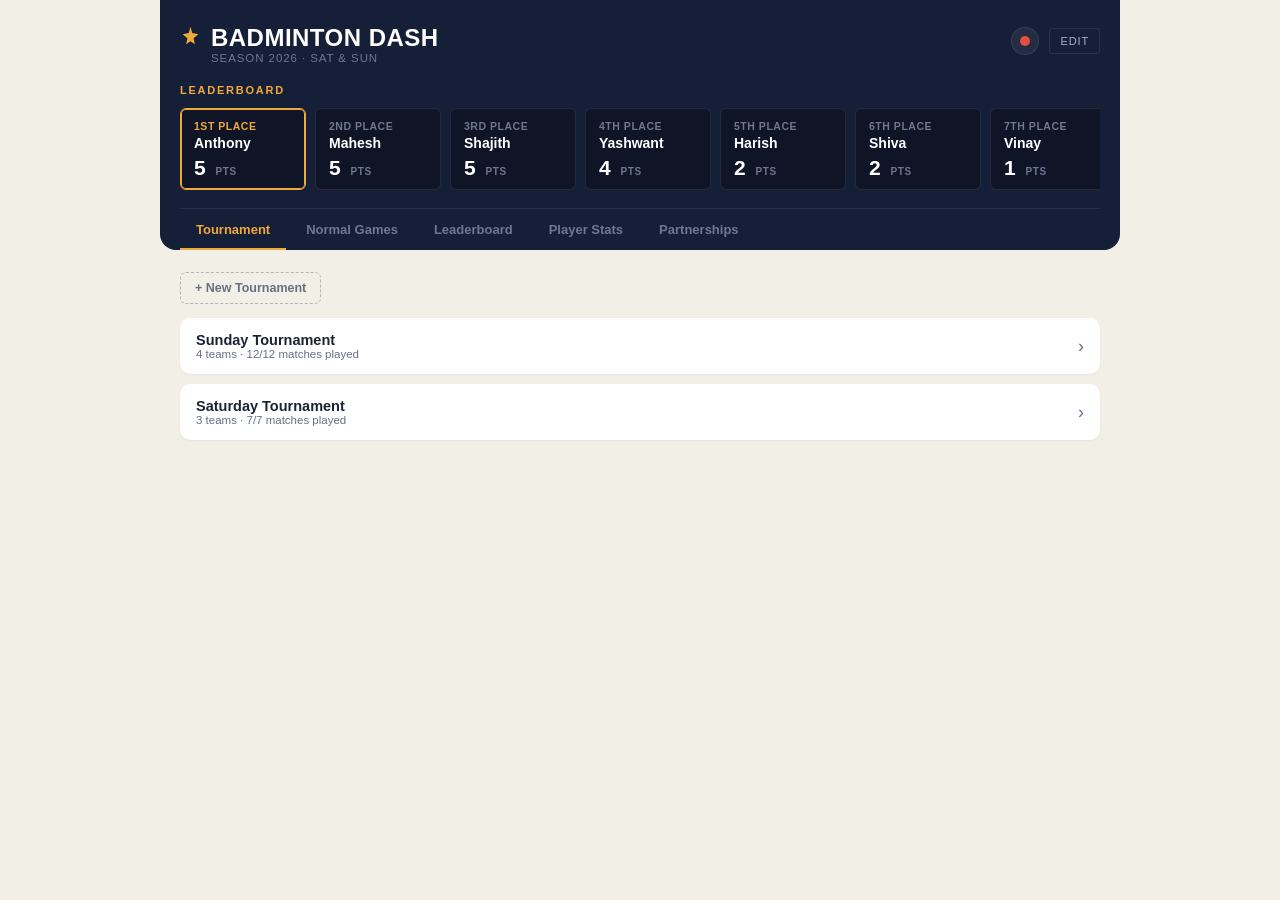
==== index.html @ b3f6de50 "feat: restore Saturday Aug 15 tournament alongside Sunday Aug 16 tournament" ====
<!DOCTYPE html>
<html lang="en">
<head>
<meta charset="UTF-8">
<meta name="viewport" content="width=device-width, initial-scale=1">
<title>Badminton Dash</title>

<!-- PWA meta tags -->
<link rel="manifest" href="manifest.json">
<meta name="theme-color" content="#161f38">
<meta name="apple-mobile-web-app-capable" content="yes">
<meta name="apple-mobile-web-app-status-bar-style" content="black-translucent">
<link rel="apple-touch-icon" href="icons/icon.svg">

<style>
  :root {
    --navy: #161f38;
    --navy-deep: #0f1526;
    --navy-line: rgba(255, 255, 255, 0.09);
    --paper: #f2efe7;
    --card: #ffffff;
    --ink: #1b2333;
    --ink-soft: #666f85;
    --periwinkle: #a3b0d1;
    --periwinkle-dim: #6e7793;
    --amber: #f2a93c;
    --amber-deep: #a9700f;
    --teal: #1e9c79;
    --coral: #e1503f;

    --font-display: 'Arial Narrow', 'Segoe UI Condensed', 'Helvetica Neue', Arial, sans-serif;
    --font-body: -apple-system, BlinkMacSystemFont, 'Segoe UI', Roboto, Helvetica, Arial, sans-serif;
  }

  * { box-sizing: border-box; }

  body {
    margin: 0;
    background: var(--paper);
    color: var(--ink);
    font-family: var(--font-body);
    -webkit-font-smoothing: antialiased;
  }

  .shell { max-width: 960px; margin: 0 auto; }

  /* ---------- navy control zone: header + leaderboard + tabs ---------- */
  .control-zone {
    background: var(--navy);
    color: var(--periwinkle);
    padding: 24px 20px 0;
    border-radius: 0 0 16px 16px;
  }

  header.top {
    display: flex;
    align-items: baseline;
    justify-content: space-between;
    gap: 16px;
    margin-bottom: 20px;
  }
  .brand { display: flex; align-items: baseline; gap: 10px; }
  .brand .mark { width: 21px; height: 21px; flex: none; }
  .brand h1 {
    font-family: var(--font-display);
    font-weight: 800;
    letter-spacing: 0.02em;
    font-size: 24px;
    margin: 0;
    text-transform: uppercase;
    color: #fff;
  }
  .brand .season {
    font-size: 11.5px;
    color: var(--periwinkle-dim);
    letter-spacing: 0.08em;
    text-transform: uppercase;
  }
  .header-actions {
    display: flex;
    align-items: center;
    gap: 10px;
  }
  .edit-toggle {
    font-size: 11px;
    letter-spacing: 0.08em;
    text-transform: uppercase;
    color: var(--periwinkle);
    background: none;
    border: 1px solid var(--navy-line);
    border-radius: 3px;
    padding: 6px 10px;
    white-space: nowrap;
    cursor: pointer;
  }
  .edit-toggle:hover { color: #fff; border-color: rgba(255,255,255,0.25); }

  /* ---------- sync status indicator ---------- */
  .sync-indicator {
    position: relative;
    display: flex;
    align-items: center;
    justify-content: center;
    width: 28px;
    height: 28px;
    border-radius: 50%;
    cursor: pointer;
    background: rgba(255, 255, 255, 0.06);
    border: 1px solid var(--navy-line);
    transition: background 0.2s ease;
  }
  .sync-indicator:hover {
    background: rgba(255, 255, 255, 0.12);
  }
  .sync-dot {
    width: 10px;
    height: 10px;
    border-radius: 50%;
    transition: background-color 0.3s ease, transform 0.3s ease;
  }
  .sync-indicator.synced .sync-dot {
    background-color: var(--teal);
  }
  .sync-indicator.pending .sync-dot {
    background-color: var(--amber);
  }
  .sync-indicator.error .sync-dot {
    background-color: var(--coral);
  }
  .sync-indicator.syncing .sync-dot {
    background-color: var(--amber);
    animation: pulseSync 1s infinite alternate ease-in-out;
  }

  @keyframes pulseSync {
    0% { opacity: 0.3; transform: scale(0.7); }
    100% { opacity: 1; transform: scale(1.2); }
  }

  .sync-tooltip {
    display: none;
    position: absolute;
    top: 34px;
    right: 0;
    background: var(--navy-deep);
    color: #fff;
    font-size: 11px;
    padding: 6px 10px;
    border-radius: 5px;
    white-space: nowrap;
    box-shadow: 0 4px 12px rgba(0,0,0,0.35);
    z-index: 100;
    border: 1px solid var(--navy-line);
    pointer-events: none;
  }
  .sync-indicator:hover .sync-tooltip {
    display: block;
  }

  .section-label {
    font-family: var(--font-display);
    font-size: 11px;
    font-weight: 700;
    letter-spacing: 0.16em;
    text-transform: uppercase;
    color: var(--amber);
    margin: 0 0 12px;
  }

  .leaderboard {
    display: flex;
    gap: 9px;
    overflow-x: auto;
    padding-bottom: 18px;
    scrollbar-width: thin;
  }
  .lb-chip {
    flex: none;
    min-width: 126px;
    background: var(--navy-deep);
    border-radius: 6px;
    padding: 11px 13px;
    border: 1px solid var(--navy-line);
  }
  .lb-chip.leader { border-color: var(--amber); box-shadow: inset 0 0 0 1px var(--amber); }
  .lb-pos {
    font-family: var(--font-display);
    font-size: 10.5px;
    font-weight: 700;
    color: var(--periwinkle-dim);
    letter-spacing: 0.05em;
    text-transform: uppercase;
  }
  .lb-chip.leader .lb-pos { color: var(--amber); }
  .lb-name { font-size: 14px; font-weight: 600; margin: 3px 0 6px; color: #fff; }
  .lb-pts {
    font-family: var(--font-display);
    font-size: 21px;
    font-weight: 800;
    font-variant-numeric: tabular-nums;
    line-height: 1;
    color: #fff;
  }
  .lb-pts span { font-size: 10px; font-weight: 600; color: var(--periwinkle-dim); text-transform: uppercase; letter-spacing: 0.06em; margin-left: 4px; }

  /* ---------- tabs ---------- */
  .tabs {
    display: flex;
    gap: 4px;
    border-top: 1px solid var(--navy-line);
    overflow-x: auto;
  }
  .tab-btn {
    appearance: none;
    background: none;
    border: none;
    color: var(--periwinkle-dim);
    font-family: var(--font-body);
    font-size: 13px;
    font-weight: 600;
    padding: 13px 16px 11px;
    cursor: pointer;
    border-bottom: 2px solid transparent;
    white-space: nowrap;
  }
  .tab-btn:hover { color: var(--periwinkle); }
  .tab-btn.active { color: var(--amber); border-bottom-color: var(--amber); }
  .tab-btn:focus-visible { outline: 2px solid var(--amber); outline-offset: -2px; }

  /* ---------- content area ---------- */
  main { padding: 22px 20px 56px; }
  .panel { display: none; }
  .panel.active { display: block; }

  .team-diff {
    font-family: var(--font-display);
    font-size: 12.5px;
    font-variant-numeric: tabular-nums;
    text-align: right;
    min-width: 40px;
  }
  .team-diff.pos { color: var(--teal); }
  .team-diff.neg { color: var(--coral); }

  /* ---------- player stats table ---------- */
  .stats-table {
    background: var(--card);
    border-radius: 10px;
    overflow-x: auto;
    box-shadow: 0 1px 2px rgba(22, 31, 56, 0.06);
  }
  table { border-collapse: collapse; width: 100%; min-width: 620px; }
  thead th {
    text-align: left;
    font-size: 10px;
    letter-spacing: 0.07em;
    text-transform: uppercase;
    color: var(--ink-soft);
    padding: 12px 12px 8px;
    font-weight: 700;
  }
  thead th.num, td.num { text-align: right; }
  tbody td {
    padding: 9px 12px;
    font-size: 14px;
    border-top: 1px solid rgba(27, 35, 51, 0.07);
    font-variant-numeric: tabular-nums;
    color: var(--ink);
  }
  tbody td.name { font-weight: 600; font-variant-numeric: normal; }
  tbody td.pts { font-family: var(--font-display); font-weight: 800; }
  .flame { color: var(--coral); font-weight: 700; }
  .trophy-count { color: var(--amber-deep); font-weight: 700; }

  /* ---------- partnerships ---------- */
  .partner-grid { display: grid; grid-template-columns: 1fr 1fr; gap: 10px; }
  .partner-card {
    background: var(--card);
    border-radius: 10px;
    padding: 12px 14px;
    display: flex;
    align-items: center;
    justify-content: space-between;
    gap: 10px;
    box-shadow: 0 1px 2px rgba(22, 31, 56, 0.06);
  }
  .partner-card .names { font-size: 13.5px; font-weight: 600; color: var(--ink); }
  .partner-card .sub { font-size: 11px; color: var(--ink-soft); margin-top: 2px; }
  .partner-card .winrate { font-family: var(--font-display); font-weight: 800; font-size: 17px; flex: none; }
  .partner-card.top .winrate { color: var(--teal); }
  .partner-card.most-played { grid-column: 1 / -1; }

  @media (max-width: 620px) {
    .partner-grid { grid-template-columns: 1fr; }
    table { min-width: 520px; }

    .tabs { flex-wrap: wrap; overflow-x: visible; row-gap: 2px; }
    .tab-btn { padding: 10px 10px 9px; font-size: 12px; }

    .leaderboard { gap: 7px; }
    .lb-chip { min-width: 108px; padding: 9px 11px; }
    .lb-pts { font-size: 18px; }

    .modal-backdrop { padding: 0; }
    .modal { max-width: none; border-radius: 0; min-height: 100vh; }
    .team-edit-row { grid-template-columns: 18px 1fr 1fr 26px; gap: 6px; }
  }

  @media (max-width: 420px) {
    .lb-chip { min-width: 96px; }
  }

  /* ---------- edit mode & modals ---------- */
  .edit-toggle:focus-visible { outline: 2px solid var(--amber); outline-offset: 2px; }

  .modal-backdrop {
    display: none;
    position: fixed;
    inset: 0;
    background: rgba(15, 21, 38, 0.6);
    z-index: 10;
    padding: 24px 16px;
    overflow-y: auto;
  }
  .modal-backdrop.open { display: block; }

  .modal {
    background: var(--paper);
    max-width: 640px;
    margin: 0 auto;
    border-radius: 12px;
    overflow: hidden;
    box-shadow: 0 20px 50px rgba(15, 21, 38, 0.4);
  }
  .modal-head {
    background: var(--navy);
    color: #fff;
    padding: 18px 22px;
    display: flex;
    align-items: baseline;
    justify-content: space-between;
  }
  .modal-head h2 {
    font-family: var(--font-display);
    font-size: 17px;
    font-weight: 800;
    text-transform: uppercase;
    letter-spacing: 0.02em;
    margin: 0;
  }
  .modal-close {
    appearance: none;
    background: none;
    border: none;
    color: var(--periwinkle);
    font-size: 20px;
    line-height: 1;
    cursor: pointer;
    padding: 2px 4px;
  }
  .modal-close:hover { color: #fff; }

  .modal-body { padding: 20px 22px; }

  .field-label {
    font-size: 10.5px;
    font-weight: 700;
    letter-spacing: 0.07em;
    text-transform: uppercase;
    color: var(--ink-soft);
    margin: 0 0 6px;
    display: block;
  }
  .step-block { margin-bottom: 22px; }
  .step-block:last-child { margin-bottom: 0; }
  .step-head {
    display: flex;
    align-items: baseline;
    justify-content: space-between;
    margin-bottom: 10px;
  }
  .step-title {
    font-family: var(--font-display);
    font-weight: 800;
    font-size: 14px;
    color: var(--ink);
    text-transform: uppercase;
    letter-spacing: 0.03em;
  }

  input[type="date"], select, input[type="number"], input[type="text"] {
    font-family: var(--font-body);
    font-size: 13.5px;
    color: var(--ink);
    background: var(--card);
    border: 1px solid rgba(27, 35, 51, 0.16);
    border-radius: 5px;
    padding: 7px 9px;
  }
  select:focus, input:focus { outline: 2px solid var(--amber); outline-offset: 1px; }

  .team-edit-row {
    display: grid;
    grid-template-columns: 22px 1fr 1fr 30px;
    align-items: center;
    gap: 8px;
    margin-bottom: 8px;
  }
  .team-edit-num {
    font-family: var(--font-display);
    font-weight: 800;
    font-size: 12px;
    color: var(--ink-soft);
  }
  .team-edit-row select { width: 100%; }
  .team-edit-row.dup select { border-color: var(--coral); }
  .row-remove {
    appearance: none;
    background: none;
    border: none;
    color: var(--ink-soft);
    font-size: 16px;
    cursor: pointer;
    padding: 2px;
  }
  .row-remove:hover { color: var(--coral); }
  .row-remove:disabled { opacity: 0.25; cursor: not-allowed; }

  .btn {
    appearance: none;
    border-radius: 6px;
    font-family: var(--font-body);
    font-weight: 600;
    font-size: 13px;
    padding: 8px 14px;
    cursor: pointer;
    border: 1px solid transparent;
  }
  .btn-add {
    background: none;
    border: 1px dashed rgba(27, 35, 51, 0.28);
    color: var(--ink-soft);
    font-size: 12.5px;
    padding: 6px 12px;
  }
  .btn-add:hover { border-color: var(--ink-soft); color: var(--ink); }
  .btn-primary { background: var(--amber); color: #4a3007; font-weight: 700; }
  .btn-primary:disabled { background: rgba(242, 169, 60, 0.35); color: rgba(74, 48, 7, 0.5); cursor: not-allowed; }
  .btn-secondary { background: none; border-color: rgba(27, 35, 51, 0.2); color: var(--ink-soft); }

  .roster-chips {
    display: flex;
    flex-wrap: wrap;
    gap: 6px;
    margin-bottom: 10px;
  }
  .roster-chip {
    background: var(--card);
    border-radius: 20px;
    padding: 5px 12px;
    font-size: 12.5px;
    font-weight: 600;
    color: var(--ink);
  }
  .add-player-row { display: flex; gap: 8px; }
  .add-player-row input[type="text"] {
    flex: 1;
  }
  .roster-msg {
    font-size: 11.5px;
    color: var(--coral);
    margin: 6px 0 0;
    min-height: 14px;
  }
  .roster-msg.ok { color: var(--teal); }

  .validation-msg {
    font-size: 12px;
    color: var(--coral);
    margin: 10px 0 0;
    min-height: 16px;
  }
  .save-confirm {
    display: none;
    align-items: center;
    gap: 8px;
    background: rgba(30, 156, 121, 0.12);
    color: #146650;
    border-radius: 6px;
    padding: 10px 12px;
    font-size: 12.5px;
    margin-top: 12px;
  }
  .save-confirm.show { display: flex; }

  .modal-foot {
    padding: 16px 22px 20px;
    display: flex;
    justify-content: flex-end;
    gap: 10px;
    border-top: 1px solid rgba(27, 35, 51, 0.08);
  }

  .sub-tabs { display: flex; gap: 4px; margin-bottom: 14px; }
  .sub-tab {
    appearance: none; background: none; border: 1px solid rgba(27,35,51,0.14);
    border-radius: 5px; font-family: var(--font-body); font-size: 12px; font-weight: 600;
    color: var(--ink-soft); padding: 6px 14px; cursor: pointer;
  }
  .sub-tab.active { background: var(--amber); color: #4a3007; border-color: var(--amber); }

  .fixture-card {
    background: var(--card); border-radius: 10px; padding: 12px 14px;
    margin-bottom: 8px; box-shadow: 0 1px 2px rgba(22,31,56,0.06);
    cursor: pointer; border-left: 3px solid transparent;
  }
  .fixture-card.completed { border-left-color: var(--teal); cursor: default; }
  .fixture-card.active-entry { border: 1px solid var(--amber); border-left: 3px solid var(--amber); }
  .fixture-card .f-stage {
    font-size: 10px; font-weight: 700; letter-spacing: 0.07em;
    text-transform: uppercase; color: var(--amber-deep); margin-bottom: 6px;
  }
  .fixture-card .f-stage.knockout { color: var(--coral); }
  .fixture-card .f-teams {
    display: flex; align-items: center; justify-content: space-between; gap: 8px;
  }
  .fixture-card .f-team { font-size: 13.5px; font-weight: 600; color: var(--ink); }
  .fixture-card .f-vs { font-size: 10px; color: var(--ink-soft); text-transform: uppercase; letter-spacing: 0.04em; }
  .fixture-card .f-score {
    font-family: var(--font-display); font-weight: 700; font-size: 14px;
    color: var(--ink); text-align: right; min-width: 50px;
  }
  .fixture-card .f-hint { font-size: 11px; color: var(--ink-soft); margin-top: 4px; }
  .fixture-card .f-done { font-size: 11px; color: var(--teal); margin-top: 4px; }

  .score-row {
    display: flex; align-items: center; gap: 8px;
    margin-top: 8px; padding-top: 8px; border-top: 1px solid rgba(27,35,51,0.07);
  }
  .score-row input[type="number"] { width: 56px; text-align: center; }
  .score-row .sep { color: var(--ink-soft); font-size: 12px; }
  .score-row .btn-save {
    margin-left: auto; background: var(--amber); color: #4a3007;
    font-weight: 700; border: none; border-radius: 5px; padding: 6px 16px;
    font-size: 12.5px; cursor: pointer;
  }

  .btn-new {
    appearance: none; background: none;
    border: 1px dashed rgba(27,35,51,0.28); border-radius: 6px;
    color: var(--ink-soft); font-size: 12.5px; font-weight: 600;
    padding: 8px 14px; cursor: pointer; margin-bottom: 14px;
  }
  .btn-new:hover { border-color: var(--ink-soft); color: var(--ink); }

  .standings-wrap {
    background: var(--card); border-radius: 10px; overflow-x: auto;
    box-shadow: 0 1px 2px rgba(22,31,56,0.06);
  }

  .tournament-list-card {
    background: var(--card); border-radius: 10px; padding: 14px 16px;
    margin-bottom: 10px; box-shadow: 0 1px 2px rgba(22,31,56,0.06);
    cursor: pointer; display: flex; align-items: center; justify-content: space-between;
  }
  .tournament-list-card .t-name { font-size: 14.5px; font-weight: 600; color: var(--ink); }
  .tournament-list-card .t-meta { font-size: 11.5px; color: var(--ink-soft); }
  .tournament-list-card .t-arrow { color: var(--ink-soft); font-size: 18px; }

  .back-link {
    appearance: none; background: none; border: none; color: var(--ink-soft);
    font-size: 12.5px; font-weight: 600; cursor: pointer; padding: 0; margin-bottom: 12px;
  }
  .back-link:hover { color: var(--ink); }

  .normal-game-card {
    background: var(--card); border-radius: 10px; padding: 10px 14px;
    margin-bottom: 8px; box-shadow: 0 1px 2px rgba(22,31,56,0.06);
    border-left: 3px solid var(--teal);
  }
  .normal-game-card .ng-teams { font-size: 13px; }
  .normal-game-card .ng-teams .win { font-weight: 700; color: var(--ink); }
  .normal-game-card .ng-teams .lose { font-weight: 500; color: var(--ink-soft); }
  .normal-game-card .ng-teams .vs { color: var(--ink-soft); font-size: 10.5px; text-transform: uppercase; margin: 0 5px; }
  .normal-game-card .ng-score {
    font-family: var(--font-display); font-weight: 700; font-size: 13px; color: var(--ink);
  }
  .normal-game-card .ng-date { font-size: 10.5px; color: var(--ink-soft); margin-top: 2px; }

  .new-game-form {
    background: var(--card); border-radius: 10px; padding: 14px 16px;
    margin-bottom: 14px; box-shadow: 0 1px 2px rgba(22,31,56,0.06);
  }
  .new-game-form .form-row { display: flex; align-items: center; gap: 8px; margin-bottom: 10px; flex-wrap: wrap; }
  .new-game-form .form-label { font-size: 10.5px; font-weight: 700; letter-spacing: 0.07em; text-transform: uppercase; color: var(--ink-soft); width: 100%; }
</style>
</head>
<body>
<div class="shell">
  <div id="restoreBanner" style="display:none;background:var(--amber);color:#4a3007;font-size:12.5px;font-weight:600;padding:8px 16px;text-align:center;">
    Showing unsaved changes recovered from your browser.
  </div>
  <div class="control-zone">
    <header class="top">
      <div class="brand">
        <svg class="mark" viewBox="0 0 24 24" fill="none"><path d="M12 2 L14 9 L21 10.5 L15.5 15 L17 22 L12 18.5 L7 22 L8.5 15 L3 10.5 L10 9 Z" fill="#F2A93C"/></svg>
        <div>
          <h1>Badminton Dash</h1>
          <div class="season" id="seasonLabel">Season 2026 · Sat &amp; Sun</div>
        </div>
      </div>
      <div class="header-actions">
        <div id="syncIndicator" class="sync-indicator" title="Check sync status">
          <span class="sync-dot"></span>
          <span class="sync-tooltip" id="syncTooltip">Initialising...</span>
        </div>
        <button class="edit-toggle" id="editBtn" type="button">Edit</button>
      </div>
    </header>

    <p class="section-label">Leaderboard</p>
    <div class="leaderboard" id="leaderboardEl"></div>

    <nav class="tabs" role="tablist" aria-label="Sections">
      <button class="tab-btn active" data-tab="tournament" role="tab" aria-selected="true">Tournament</button>
      <button class="tab-btn" data-tab="normal" role="tab" aria-selected="false">Normal Games</button>
      <button class="tab-btn" data-tab="leaderboard" role="tab" aria-selected="false">Leaderboard</button>
      <button class="tab-btn" data-tab="players" role="tab" aria-selected="false">Player Stats</button>
      <button class="tab-btn" data-tab="partners" role="tab" aria-selected="false">Partnerships</button>
    </nav>
  </div>

  <main>
    <div class="panel active" id="panel-tournament"></div>
    <div class="panel" id="panel-normal"></div>
    <div class="panel" id="panel-leaderboard">
      <div id="leaderboardPanel"></div>
      <div class="stats-table" id="playersTableEl"></div>
    </div>
    <div class="panel" id="panel-players"><div class="stats-table" id="playerStatsEl"></div></div>
    <div class="panel" id="panel-partners"><div id="partnersEl"></div></div>
  </main>

  <!-- Main Edit Modal -->
  <div class="modal-backdrop" id="modalBackdrop">
    <div class="modal">
      <div class="modal-head">
        <h2 id="modalTitle">Edit &amp; Settings</h2>
        <button class="modal-close" id="modalClose" type="button" aria-label="Close">&times;</button>
      </div>
      <div class="modal-body">
        <div class="step-block">
          <div class="step-head"><span class="step-title">Players</span></div>
          <div class="roster-chips" id="rosterChips"></div>
          <div class="add-player-row">
            <input type="text" id="newPlayerInput" placeholder="New player name">
            <button class="btn btn-add" id="addPlayerBtn" type="button">+ Add player</button>
          </div>
          <p class="roster-msg" id="rosterMsg"></p>
        </div>

        <div class="step-block" style="margin-top: 20px; border-top: 1px solid rgba(27,35,51,0.08); padding-top: 16px;">
          <div class="step-head"><span class="step-title">Cloud Sync (Google Sheets)</span></div>
          <div id="modalSyncStatus" style="font-size: 13px; color: var(--ink-soft); margin-bottom: 10px;">Not connected</div>
          <div style="display:flex; gap:8px;">
            <button class="btn btn-add" id="modalSyncSetupBtn" type="button">Setup Sync</button>
            <button class="btn btn-add" id="modalSyncDisconnectBtn" type="button" style="display:none; background:var(--coral); border-color:var(--coral); color:#fff;">Disconnect Sync</button>
          </div>
        </div>
      </div>
      <div class="modal-foot">
        <button class="btn btn-secondary" id="exportBtn" type="button">Download Backup</button>
        <button class="btn btn-secondary" id="cancelBtn" type="button">Close</button>
      </div>
    </div>
  </div>

  <!-- Setup Overlay Modal -->
  <div class="modal-backdrop" id="setupOverlay">
    <div class="modal" style="max-width: 480px;">
      <div class="modal-head">
        <h2>Connect Google Sheets</h2>
        <button class="modal-close" id="setupOverlayClose" type="button" aria-label="Close">&times;</button>
      </div>
      <div class="modal-body" style="font-size: 13px; line-height: 1.5;">
        <p style="margin-top: 0;">Sync scores to a Google Sheet so all players see live updates on their phones.</p>
        <ol style="padding-left: 18px; margin: 10px 0 16px; color: var(--ink);">
          <li>Create a Google Sheet named <strong>Badminton Dash Data</strong>.</li>
          <li>Go to <strong>Extensions &gt; Apps Script</strong>.</li>
          <li>Paste the contents of <code>Code.gs</code> and save.</li>
          <li>Click <strong>Deploy &gt; New deployment</strong> (Select Web App, Execute as: <em>Me</em>, Who has access: <em>Anyone</em>).</li>
          <li>Copy the Web App URL and paste it below:</li>
        </ol>
        <div class="step-block">
          <span class="field-label">Web App URL</span>
          <input type="text" id="setupUrlInput" placeholder="https://script.google.com/macros/s/.../exec" style="width:100%;">
          <p class="validation-msg" id="setupErrorMsg" style="display:none;"></p>
        </div>
      </div>
      <div class="modal-foot" style="justify-content: flex-end; gap: 8px;">
        <button class="btn btn-secondary" id="setupSkipBtn" type="button">Use Offline Only</button>
        <button class="btn btn-primary" id="setupConnectBtn" type="button">Connect</button>
      </div>
    </div>
  </div>

</div>

<!-- Seed data -->
<script id="tournament-data" type="application/json">
{
  "players": ["Anthony", "Harish", "Kartik", "Mahesh", "Shajith", "Shiva", "Vinay", "Yashwant"],
  "tournaments": [
    {
      "id": "t_1786886832621",
      "name": "Sunday Tournament",
      "date": "2026-08-16",
      "teams": [
        ["Mahesh", "Yashwant"],
        ["Vinay", "Shiva"],
        ["Harish", "Kartik"],
        ["Anthony", "Shajith"]
      ],
      "fixtures": [
        { "id": "f_0", "teamA": 0, "teamB": 1, "stage": "group", "status": "completed", "scoreA": 21, "scoreB": 16 },
        { "id": "f_1", "teamA": 0, "teamB": 2, "stage": "group", "status": "completed", "scoreA": 21, "scoreB": 6 },
        { "id": "f_2", "teamA": 0, "teamB": 3, "stage": "group", "status": "completed", "scoreA": 23, "scoreB": 21 },
        { "id": "f_3", "teamA": 1, "teamB": 2, "stage": "group", "status": "completed", "scoreA": 14, "scoreB": 21 },
        { "id": "f_4", "teamA": 1, "teamB": 3, "stage": "group", "status": "completed", "scoreA": 19, "scoreB": 21 },
        { "id": "f_5", "teamA": 2, "teamB": 3, "stage": "group", "status": "completed", "scoreA": 21, "scoreB": 18 },
        { "id": "f_6", "teamA": 0, "teamB": 1, "stage": "group", "status": "completed", "scoreA": 21, "scoreB": 16 },
        { "id": "f_7", "teamA": 0, "teamB": 2, "stage": "group", "status": "completed", "scoreA": 21, "scoreB": 19 },
        { "id": "f_8", "teamA": 0, "teamB": 3, "stage": "group", "status": "completed", "scoreA": 14, "scoreB": 21 },
        { "id": "f_9", "teamA": 1, "teamB": 2, "stage": "group", "status": "completed", "scoreA": 21, "scoreB": 13 },
        { "id": "f_10", "teamA": 1, "teamB": 3, "stage": "group", "status": "completed", "scoreA": 21, "scoreB": 19 },
        { "id": "f_11", "teamA": 2, "teamB": 3, "stage": "group", "status": "completed", "scoreA": 13, "scoreB": 21 }
      ]
    },
    {
      "id": "t_1723700000000",
      "name": "Saturday Tournament",
      "date": "2026-08-15",
      "teams": [
        ["Anthony", "Shajith"],
        ["Mahesh", "Harish"],
        ["Shiva", "Yashwant"]
      ],
      "fixtures": [
        { "id": "f_0", "teamA": 0, "teamB": 2, "stage": "group", "status": "completed", "scoreA": 21, "scoreB": 16 },
        { "id": "f_1", "teamA": 0, "teamB": 1, "stage": "group", "status": "completed", "scoreA": 21, "scoreB": 14 },
        { "id": "f_2", "teamA": 1, "teamB": 2, "stage": "group", "status": "completed", "scoreA": 23, "scoreB": 21 },
        { "id": "f_3", "teamA": 0, "teamB": 2, "stage": "group", "status": "completed", "scoreA": 21, "scoreB": 13 },
        { "id": "f_4", "teamA": 1, "teamB": 0, "stage": "group", "status": "completed", "scoreA": 25, "scoreB": 23 },
        { "id": "f_5", "teamA": 1, "teamB": 2, "stage": "group", "status": "completed", "scoreA": 21, "scoreB": 13 },
        { "id": "f_6", "teamA": 0, "teamB": 1, "stage": "final", "status": "completed", "scoreA": 21, "scoreB": 14 }
      ]
    }
  ],
  "normalGames": [],
  "matchDays": []
}
</script>

<script>
  // Service Worker Registration
  if ('serviceWorker' in navigator) {
    window.addEventListener('load', function() {
      navigator.serviceWorker.register('sw.js').then(function(reg) {
        console.log('PWA Service Worker registered:', reg.scope);
      }).catch(function(err) {
        console.warn('SW registration failed:', err);
      });
    });
  }

  var LOCAL_STORAGE_KEY = 'badminton-dash-data';
  var SYNC_STORAGE_KEY = 'badminton-dash-sync';
  var DEFAULT_SCRIPT_URL = 'https://script.google.com/macros/s/AKfycbyC7TfCL3aA6m1kBmNS2E6cTBDSAeVc4hh5OdehWgRs_vv04oH6XBgc21p8GEXooLx4/exec';

  function getSyncConfig() {
    try {
      var config = localStorage.getItem(SYNC_STORAGE_KEY);
      if (config) {
        var parsed = JSON.parse(config);
        if (parsed && parsed.scriptUrl) return parsed;
      }
    } catch (e) {}
    return { scriptUrl: DEFAULT_SCRIPT_URL, pendingSync: false };
  }

  function saveSyncConfig(config) {
    try {
      localStorage.setItem(SYNC_STORAGE_KEY, JSON.stringify(config));
    } catch (e) {}
  }

  function updateSyncIndicator(state, message) {
    var ind = document.getElementById('syncIndicator');
    var tooltip = document.getElementById('syncTooltip');
    var modalStatus = document.getElementById('modalSyncStatus');
    var setupBtn = document.getElementById('modalSyncSetupBtn');
    var disconnectBtn = document.getElementById('modalSyncDisconnectBtn');

    if (ind && tooltip) {
      ind.className = 'sync-indicator ' + state;
      tooltip.textContent = message;
    }

    if (modalStatus) {
      var config = getSyncConfig();
      if (config && config.scriptUrl) {
        modalStatus.textContent = 'Connected (' + message + ')';
        if (setupBtn) setupBtn.textContent = 'Change Sync URL';
        if (disconnectBtn) disconnectBtn.style.display = 'inline-block';
      } else {
        modalStatus.textContent = 'Not connected';
        if (setupBtn) setupBtn.textContent = 'Setup Sync';
        if (disconnectBtn) disconnectBtn.style.display = 'none';
      }
    }
  }

  var isSyncing = false;

  function syncPull() {
    var config = getSyncConfig();
    if (!config || !config.scriptUrl || isSyncing) return;

    if (!navigator.onLine) {
      updateSyncIndicator('pending', 'Offline — changes queued');
      return;
    }

    isSyncing = true;
    updateSyncIndicator('syncing', 'Checking cloud updates...');

    fetch(config.scriptUrl, { method: 'GET' })
      .then(function(res) {
        if (!res.ok) throw new Error('HTTP error ' + res.status);
        return res.json();
      })
      .then(function(result) {
        isSyncing = false;
        var remoteHasData = result && result.data && result.data.tournaments && result.data.tournaments.length > 0;
        var localHasData = TOURNAMENT_DATA && TOURNAMENT_DATA.tournaments && TOURNAMENT_DATA.tournaments.length > 0;

        if (!remoteHasData && localHasData) {
          syncPush();
          return;
        }

        if (remoteHasData) {
          var localModified = TOURNAMENT_DATA.lastModified || '1970-01-01T00:00:00.000Z';
          var remoteModified = result.lastModified || '1970-01-01T00:00:00.000Z';

          if (new Date(remoteModified) >= new Date(localModified) || !localHasData) {
            TOURNAMENT_DATA = result.data;
            TOURNAMENT_DATA.lastModified = remoteModified;
            try {
              localStorage.setItem(LOCAL_STORAGE_KEY, JSON.stringify(TOURNAMENT_DATA));
            } catch (e) {}
            renderApp();
            updateSyncIndicator('synced', 'Updated from cloud');
          } else {
            syncPush();
          }
        } else {
          updateSyncIndicator('synced', 'Synced');
        }
      })
      .catch(function(err) {
        isSyncing = false;
        console.warn('syncPull error:', err);
        updateSyncIndicator('error', 'Sync error (check setup)');
      });
  }

  function syncPush() {
    var config = getSyncConfig();
    if (!config || !config.scriptUrl) return;

    if (!navigator.onLine) {
      config.pendingSync = true;
      saveSyncConfig(config);
      updateSyncIndicator('pending', 'Offline — saved locally');
      return;
    }

    isSyncing = true;
    updateSyncIndicator('syncing', 'Saving to Google Sheet...');

    fetch(config.scriptUrl, {
      method: 'POST',
      headers: { 'Content-Type': 'text/plain;charset=utf-8' },
      body: JSON.stringify({ data: TOURNAMENT_DATA })
    })
      .then(function(res) {
        if (!res.ok) throw new Error('HTTP error ' + res.status);
        return res.json();
      })
      .then(function(result) {
        isSyncing = false;
        if (result && result.ok) {
          config.pendingSync = false;
          config.lastSyncedAt = result.lastModified || new Date().toISOString();
          saveSyncConfig(config);
          if (result.lastModified) {
            TOURNAMENT_DATA.lastModified = result.lastModified;
            try {
              localStorage.setItem(LOCAL_STORAGE_KEY, JSON.stringify(TOURNAMENT_DATA));
            } catch (e) {}
          }
          updateSyncIndicator('synced', 'Synced');
        } else {
          throw new Error(result ? result.error : 'Unknown response');
        }
      })
      .catch(function(err) {
        isSyncing = false;
        console.warn('syncPush error:', err);
        config.pendingSync = true;
        saveSyncConfig(config);
        updateSyncIndicator('pending', 'Pending push (offline or error)');
      });
  }

  function persistToLocalStorage() {
    TOURNAMENT_DATA.lastModified = new Date().toISOString();
    try {
      localStorage.setItem(LOCAL_STORAGE_KEY, JSON.stringify(TOURNAMENT_DATA));
    } catch (e) {
      // localStorage unavailable — safety net
    }
    syncPush();
  }

  window.addEventListener('online', function() {
    var config = getSyncConfig();
    if (config && config.pendingSync) {
      syncPush();
    } else {
      syncPull();
    }
  });

  function migrateMatchDays() {
    if (!TOURNAMENT_DATA.matchDays || TOURNAMENT_DATA.matchDays.length === 0) return;
    if (!TOURNAMENT_DATA.tournaments) TOURNAMENT_DATA.tournaments = [];
    if (!TOURNAMENT_DATA.normalGames) TOURNAMENT_DATA.normalGames = [];

    TOURNAMENT_DATA.matchDays.forEach(function (day) {
      var fixtures = day.matches.map(function (m, i) {
        var stage = 'group';
        if (m.stage === 'final') stage = 'final';
        else if (m.stage === 'thirdPlace') stage = 'thirdPlace';
        else if (m.stage === 'semifinal1' || m.stage === 'semifinal2') stage = 'semifinal';
        return {
          id: 'f_' + i,
          teamA: m.teamA,
          teamB: m.teamB,
          stage: stage,
          status: 'completed',
          scoreA: m.scoreA,
          scoreB: m.scoreB
        };
      });

      TOURNAMENT_DATA.tournaments.push({
        id: 't_' + Date.now() + '_' + Math.random().toString(36).slice(2, 6),
        name: '',
        date: day.date,
        teams: day.teams,
        fixtures: fixtures
      });
    });

    TOURNAMENT_DATA.matchDays = [];
    persistToLocalStorage();
  }

  function generateRoundRobinFixtures(teamCount) {
    var fixtures = [];
    var counter = 0;
    for (var i = 0; i < teamCount; i++) {
      for (var j = i + 1; j < teamCount; j++) {
        fixtures.push({
          id: 'f_' + counter++,
          teamA: i,
          teamB: j,
          stage: 'group',
          status: 'pending',
          scoreA: null,
          scoreB: null
        });
      }
    }
    return fixtures;
  }

  var SEED_DATA = JSON.parse(document.getElementById('tournament-data').textContent);
  var TOURNAMENT_DATA = SEED_DATA;
  var restoredFromLocalStorage = false;
  try {
    var saved = localStorage.getItem(LOCAL_STORAGE_KEY);
    if (saved) {
      var parsedSaved = JSON.parse(saved);
      if (parsedSaved && parsedSaved.tournaments && parsedSaved.tournaments.length > 0) {
        TOURNAMENT_DATA = parsedSaved;
        restoredFromLocalStorage = true;
      }
    }
  } catch (e) {}

  if (!TOURNAMENT_DATA.tournaments || TOURNAMENT_DATA.tournaments.length === 0) {
    TOURNAMENT_DATA.tournaments = SEED_DATA.tournaments || [];
  }
  if (!TOURNAMENT_DATA.normalGames) TOURNAMENT_DATA.normalGames = [];
  if (!TOURNAMENT_DATA.matchDays) TOURNAMENT_DATA.matchDays = [];

  migrateMatchDays();
</script>

<script>
  function pointsForRank(rank) {
    if (rank === 1) return 3;
    if (rank === 2) return 2;
    if (rank === 3) return 1;
    return 0;
  }
</script>

<script>
  function formatDayHeading(dateStr) {
    var d = new Date(dateStr + 'T00:00:00');
    return d.toLocaleDateString('en-US', { weekday: 'long', month: 'short', day: 'numeric' });
  }

  function ordinal(n) {
    var s = ['th', 'st', 'nd', 'rd'];
    var v = n % 100;
    return n + (s[(v - 20) % 10] || s[v] || s[0]);
  }

  function escapeHtml(str) {
    return String(str).replace(/[&<>"']/g, function (c) {
      return { '&': '&amp;', '<': '&lt;', '>': '&gt;', '"': '&quot;', "'": '&#39;' }[c];
    });
  }

  function playerOptions(selectedName) {
    var opts = '<option value="">— Select —</option>';
    TOURNAMENT_DATA.players.forEach(function (name) {
      var sel = name === selectedName ? ' selected' : '';
      opts += '<option value="' + escapeHtml(name) + '"' + sel + '>' + escapeHtml(name) + '</option>';
    });
    return opts;
  }

  function computeTournamentStandings(tournament) {
    var standings = tournament.teams.map(function (team, i) {
      return { teamIndex: i, played: 0, wins: 0, losses: 0, diff: 0, pts: 0 };
    });

    tournament.fixtures.forEach(function (f) {
      if (f.status !== 'completed' || f.stage !== 'group') return;
      standings[f.teamA].played++;
      standings[f.teamB].played++;
      standings[f.teamA].diff += f.scoreA - f.scoreB;
      standings[f.teamB].diff += f.scoreB - f.scoreA;
      if (f.scoreA > f.scoreB) {
        standings[f.teamA].wins++;
        standings[f.teamA].pts += 3;
        standings[f.teamB].losses++;
      } else if (f.scoreB > f.scoreA) {
        standings[f.teamB].wins++;
        standings[f.teamB].pts += 3;
        standings[f.teamA].losses++;
      }
    });

    standings.sort(function (a, b) {
      if (b.pts !== a.pts) return b.pts - a.pts;
      return b.diff - a.diff;
    });

    standings.forEach(function (s, i) {
      s.rank = i + 1;
      if (i > 0 && standings[i - 1].pts === s.pts && standings[i - 1].diff === s.diff) {
        s.rank = standings[i - 1].rank;
      }
    });

    return standings;
  }

  function computeSeasonLeaderboard(players, tournaments) {
    var playerPts = {};
    players.forEach(function (p) { playerPts[p] = { name: p, totalPts: 0, titles: 0 }; });

    tournaments.forEach(function (t) {
      var standings = computeTournamentStandings(t);
      var placements = {};
      var finalF = t.fixtures.find(function (f) { return f.stage === 'final' && f.status === 'completed'; });
      var thirdF = t.fixtures.find(function (f) { return f.stage === 'thirdPlace' && f.status === 'completed'; });

      if (finalF) {
        var winner = finalF.scoreA > finalF.scoreB ? finalF.teamA : finalF.teamB;
        var loser = finalF.scoreA > finalF.scoreB ? finalF.teamB : finalF.teamA;
        placements[winner] = 1;
        placements[loser] = 2;
      }
      if (thirdF) {
        var thirdW = thirdF.scoreA > thirdF.scoreB ? thirdF.teamA : thirdF.teamB;
        var thirdL = thirdF.scoreA > thirdF.scoreB ? thirdF.teamB : thirdF.teamA;
        placements[thirdW] = 3;
        placements[thirdL] = 4;
      }

      standings.forEach(function (s, idx) {
        var teamIdx = s.teamIndex;
        var rank = placements[teamIdx] || (idx + 1);
        var pts = pointsForRank(rank);
        var team = t.teams[teamIdx];
        if (team) {
          team.forEach(function (pName) {
            if (playerPts[pName]) {
              playerPts[pName].totalPts += pts;
              if (rank === 1) playerPts[pName].titles++;
            }
          });
        }
      });
    });

    var list = Object.values(playerPts);
    list.sort(function (a, b) {
      if (b.totalPts !== a.totalPts) return b.totalPts - a.totalPts;
      if (b.titles !== a.titles) return b.titles - a.titles;
      return a.name.localeCompare(b.name);
    });

    return list;
  }

  function computeNormalGameStats(players, normalGames) {
    return players.map(function (name) {
      var played = 0, wins = 0, streak = 0, maxStreak = 0;
      var sorted = normalGames.slice().sort(function (a, b) { return a.id.localeCompare(b.id); });

      sorted.forEach(function (g) {
        var onA = g.teamA.indexOf(name) !== -1;
        var onB = g.teamB.indexOf(name) !== -1;
        if (!onA && !onB) return;
        played++;
        var aWon = g.scoreA > g.scoreB;
        var won = (onA && aWon) || (onB && !aWon);
        if (won) {
          wins++;
          streak++;
          if (streak > maxStreak) maxStreak = streak;
        } else {
          streak = 0;
        }
      });

      return {
        name: name,
        played: played,
        wins: wins,
        losses: played - wins,
        winRate: played > 0 ? Math.round((wins / played) * 100) : 0,
        streak: streak,
        maxStreak: maxStreak
      };
    }).sort(function (a, b) {
      if (b.wins !== a.wins) return b.wins - a.wins;
      if (b.winRate !== a.winRate) return b.winRate - a.winRate;
      return a.name.localeCompare(b.name);
    });
  }

  function computeCombinedPartnershipStats(tournaments, normalGames) {
    var pairs = {};

    function addPairMatch(p1, p2, won) {
      var key = [p1, p2].sort().join(' & ');
      if (!pairs[key]) pairs[key] = { name: key, p1: p1, p2: p2, played: 0, wins: 0 };
      pairs[key].played++;
      if (won) pairs[key].wins++;
    }

    tournaments.forEach(function (t) {
      t.fixtures.forEach(function (f) {
        if (f.status !== 'completed') return;
        var teamA = t.teams[f.teamA];
        var teamB = t.teams[f.teamB];
        if (teamA && teamA.length === 2) addPairMatch(teamA[0], teamA[1], f.scoreA > f.scoreB);
        if (teamB && teamB.length === 2) addPairMatch(teamB[0], teamB[1], f.scoreB > f.scoreA);
      });
    });

    normalGames.forEach(function (g) {
      if (g.teamA.length === 2) addPairMatch(g.teamA[0], g.teamA[1], g.scoreA > g.scoreB);
      if (g.teamB.length === 2) addPairMatch(g.teamB[0], g.teamB[1], g.scoreB > g.scoreA);
    });

    var list = Object.values(pairs).map(function (p) {
      p.winRate = p.played > 0 ? Math.round((p.wins / p.played) * 100) : 0;
      return p;
    });

    list.sort(function (a, b) {
      if (b.winRate !== a.winRate) return b.winRate - a.winRate;
      if (b.played !== a.played) return b.played - a.played;
      return a.name.localeCompare(b.name);
    });

    return list;
  }

  // View state & navigation
  var currentView = { tab: 'tournament', tournamentId: null, subView: 'fixtures' };
  var activeFixtureId = null;

  function switchTab(tab) {
    currentView.tab = tab;
    if (tab === 'tournament') currentView.tournamentId = null;
    document.querySelectorAll('.tab-btn').forEach(function (b) {
      b.classList.remove('active');
      b.setAttribute('aria-selected', 'false');
    });
    document.querySelectorAll('.panel').forEach(function (p) { p.classList.remove('active'); });
    var targetBtn = document.querySelector('[data-tab="' + tab + '"]');
    if (targetBtn) {
      targetBtn.classList.add('active');
      targetBtn.setAttribute('aria-selected', 'true');
    }
    var targetPanel = document.getElementById('panel-' + tab);
    if (targetPanel) targetPanel.classList.add('active');
    renderApp();
  }

  document.querySelectorAll('.tab-btn').forEach(function (btn) {
    btn.addEventListener('click', function () { switchTab(btn.dataset.tab); });
  });

  function renderApp() {
    renderLeaderboardChips();
    if (currentView.tab === 'tournament') renderTournamentPanel();
    else if (currentView.tab === 'normal') renderNormalGamesPanel();
    else if (currentView.tab === 'leaderboard') renderLeaderboardPanel();
    else if (currentView.tab === 'players') renderPlayerStatsPanel();
    else if (currentView.tab === 'partners') renderPartnershipsPanel();
  }

  function renderLeaderboardChips() {
    var el = document.getElementById('leaderboardEl');
    var seasonLB = computeSeasonLeaderboard(TOURNAMENT_DATA.players, TOURNAMENT_DATA.tournaments);
    if (!seasonLB || seasonLB.length === 0) {
      el.innerHTML = '<p style="color:var(--periwinkle-dim);font-size:13px;">No player data.</p>';
      return;
    }
    el.innerHTML = seasonLB.map(function (p, idx) {
      var isLeader = idx === 0 && p.totalPts > 0;
      return '<div class="lb-chip' + (isLeader ? ' leader' : '') + '">' +
        '<div class="lb-pos">' + ordinal(idx + 1) + ' Place</div>' +
        '<div class="lb-name">' + escapeHtml(p.name) + '</div>' +
        '<div class="lb-pts">' + p.totalPts + ' <span>pts</span></div></div>';
    }).join('');
  }

  function renderTournamentPanel() {
    var el = document.getElementById('panel-tournament');
    if (currentView.tournamentId) {
      var t = TOURNAMENT_DATA.tournaments.find(function (t) { return t.id === currentView.tournamentId; });
      if (!t) { currentView.tournamentId = null; renderTournamentPanel(); return; }
      el.innerHTML = renderSingleTournament(t);
      attachTournamentHandlers(t);
      return;
    }

    var html = '<button class="btn-new" id="newTournamentBtn">+ New Tournament</button>';
    if (TOURNAMENT_DATA.tournaments.length === 0) {
      html += '<p style="color:var(--ink-soft);font-size:13px;">No tournaments created yet.</p>';
    } else {
      var sorted = TOURNAMENT_DATA.tournaments.slice().sort(function (a, b) {
        return a.date < b.date ? 1 : a.date > b.date ? -1 : 0;
      });
      sorted.forEach(function (t) {
        var completed = t.fixtures.filter(function (f) { return f.status === 'completed'; }).length;
        var total = t.fixtures.length;
        var label = t.name || formatDayHeading(t.date);
        html += '<div class="tournament-list-card" data-tid="' + t.id + '">' +
          '<div><div class="t-name">' + escapeHtml(label) + '</div>' +
          '<div class="t-meta">' + t.teams.length + ' teams · ' + completed + '/' + total + ' matches played</div></div>' +
          '<span class="t-arrow">›</span></div>';
      });
    }

    html += '<div id="newTournamentForm" style="display:none;"></div>';
    el.innerHTML = html;

    document.getElementById('newTournamentBtn').addEventListener('click', showNewTournamentForm);
    el.querySelectorAll('[data-tid]').forEach(function (card) {
      card.addEventListener('click', function () {
        currentView.tournamentId = card.dataset.tid;
        currentView.subView = 'fixtures';
        renderTournamentPanel();
      });
    });
  }

  var newTournamentState = { teams: [{ a: '', b: '' }, { a: '', b: '' }, { a: '', b: '' }] };

  function showNewTournamentForm() {
    newTournamentState = { teams: [{ a: '', b: '' }, { a: '', b: '' }, { a: '', b: '' }] };
    var formEl = document.getElementById('newTournamentForm');
    formEl.style.display = 'block';
    document.getElementById('newTournamentBtn').style.display = 'none';
    renderNewTournamentForm();
  }

  function renderNewTournamentForm() {
    var formEl = document.getElementById('newTournamentForm');
    var chosen = {};
    newTournamentState.teams.forEach(function (t) {
      [t.a, t.b].forEach(function (n) { if (n) chosen[n] = (chosen[n] || 0) + 1; });
    });

    var teamRowsHtml = newTournamentState.teams.map(function (t, i) {
      var isDup = (t.a && chosen[t.a] > 1) || (t.b && chosen[t.b] > 1);
      return '<div class="team-edit-row' + (isDup ? ' dup' : '') + '">' +
        '<span class="team-edit-num">' + (i + 1) + '</span>' +
        '<select data-i="' + i + '" data-slot="a" class="nt-team-select">' + playerOptions(t.a) + '</select>' +
        '<select data-i="' + i + '" data-slot="b" class="nt-team-select">' + playerOptions(t.b) + '</select>' +
        '<button class="row-remove" data-nt-remove="' + i + '" type="button" ' +
        (newTournamentState.teams.length <= 3 ? 'disabled' : '') + '>&times;</button></div>';
    }).join('');

    var teamsComplete = newTournamentState.teams.every(function (t) { return t.a && t.b; });
    var hasDup = Object.keys(chosen).some(function (k) { return chosen[k] > 1; });
    var canGenerate = teamsComplete && !hasDup;

    formEl.innerHTML = '<div class="new-game-form">' +
      '<div class="form-row"><span class="form-label">Tournament name (optional)</span>' +
      '<input type="text" id="ntName" placeholder="e.g. Saturday Tournament" style="flex:1;"></div>' +
      '<div class="form-row"><span class="form-label">Date</span>' +
      '<input type="date" id="ntDate" value="' + new Date().toISOString().slice(0, 10) + '"></div>' +
      '<div class="form-row"><span class="form-label">Teams</span></div>' +
      teamRowsHtml +
      '<button class="btn btn-add" id="ntAddTeam" type="button" style="margin-bottom:10px;">+ Add team</button>' +
      (hasDup ? '<p class="validation-msg">A player is selected on multiple teams.</p>' : '') +
      '<div style="display:flex;gap:8px;justify-content:flex-end;margin-top:12px;">' +
      '<button class="btn btn-secondary" id="ntCancel" type="button">Cancel</button>' +
      '<button class="btn btn-primary" id="ntGenerate" type="button"' + (canGenerate ? '' : ' disabled') + '>Generate Fixtures</button></div></div>';

    formEl.querySelectorAll('.nt-team-select').forEach(function (sel) {
      sel.addEventListener('change', function () {
        newTournamentState.teams[+sel.dataset.i][sel.dataset.slot] = sel.value;
        renderNewTournamentForm();
      });
    });
    formEl.querySelectorAll('[data-nt-remove]').forEach(function (btn) {
      btn.addEventListener('click', function () {
        if (newTournamentState.teams.length <= 3) return;
        newTournamentState.teams.splice(+btn.dataset.ntRemove, 1);
        renderNewTournamentForm();
      });
    });
    document.getElementById('ntAddTeam').addEventListener('click', function () {
      newTournamentState.teams.push({ a: '', b: '' });
      renderNewTournamentForm();
    });
    document.getElementById('ntCancel').addEventListener('click', function () {
      document.getElementById('newTournamentForm').style.display = 'none';
      document.getElementById('newTournamentBtn').style.display = '';
    });
    document.getElementById('ntGenerate').addEventListener('click', function () {
      var teams = newTournamentState.teams.map(function (t) { return [t.a, t.b]; });
      var tournament = {
        id: 't_' + Date.now(),
        name: document.getElementById('ntName').value.trim(),
        date: document.getElementById('ntDate').value,
        teams: teams,
        fixtures: generateRoundRobinFixtures(teams.length)
      };
      TOURNAMENT_DATA.tournaments.push(tournament);
      persistToLocalStorage();
      currentView.tournamentId = tournament.id;
      currentView.subView = 'fixtures';
      renderTournamentPanel();
    });
  }

  function renderSingleTournament(t) {
    var label = t.name || formatDayHeading(t.date);
    var subTabs = '<div class="sub-tabs">' +
      '<button class="sub-tab' + (currentView.subView === 'fixtures' ? ' active' : '') + '" data-sv="fixtures">Fixtures</button>' +
      '<button class="sub-tab' + (currentView.subView === 'standings' ? ' active' : '') + '" data-sv="standings">Standings</button>' +
      '<button class="sub-tab' + (currentView.subView === 'knockout' ? ' active' : '') + '" data-sv="knockout">Knockout</button></div>';

    var content = '';
    if (currentView.subView === 'fixtures') content = renderFixtures(t);
    else if (currentView.subView === 'standings') content = renderStandingsTable(t);
    else if (currentView.subView === 'knockout') content = renderKnockout(t);

    return '<button class="back-link" id="backToList">← All Tournaments</button>' +
      '<div style="font-family:var(--font-display);font-weight:800;font-size:17px;color:var(--ink);margin-bottom:12px;text-transform:uppercase;">' + escapeHtml(label) + '</div>' +
      subTabs + content;
  }

  function renderFixtures(t) {
    var groupFixtures = t.fixtures.filter(function (f) { return f.stage === 'group'; });
    if (groupFixtures.length === 0) return '<p style="color:var(--ink-soft);font-size:13px;">No group fixtures.</p>';
    return '<p class="section-label" style="margin-top:4px;">Group Stage</p>' +
      groupFixtures.map(function (f) { return renderFixtureCard(t, f); }).join('');
  }

  function renderFixtureCard(t, f) {
    var teamA = t.teams[f.teamA];
    var teamB = t.teams[f.teamB];
    var isActive = activeFixtureId === f.id;
    var stageClass = (f.stage === 'semifinal' || f.stage === 'final' || f.stage === 'thirdPlace') ? ' knockout' : '';
    var stageLabel = f.stage === 'group' ? 'Group' : f.stage === 'semifinal' ? 'Semifinal' : f.stage === 'final' ? 'Final' : '3rd Place';

    if (f.status === 'completed') {
      var aWon = f.scoreA > f.scoreB;
      return '<div class="fixture-card completed" data-fid="' + f.id + '">' +
        '<div class="f-stage' + stageClass + '">' + stageLabel + '</div>' +
        '<div class="f-teams">' +
        '<span class="f-team" style="' + (aWon ? '' : 'color:var(--ink-soft);font-weight:500;') + '">' + escapeHtml(teamA[0]) + ' & ' + escapeHtml(teamA[1]) + '</span>' +
        '<span class="f-vs">vs</span>' +
        '<span class="f-team" style="' + (aWon ? 'color:var(--ink-soft);font-weight:500;' : '') + '">' + escapeHtml(teamB[0]) + ' & ' + escapeHtml(teamB[1]) + '</span>' +
        '<span class="f-score">' + f.scoreA + '–' + f.scoreB + '</span></div>' +
        '<div class="f-done">✓ Completed</div></div>';
    }

    if (isActive) {
      return '<div class="fixture-card active-entry" data-fid="' + f.id + '">' +
        '<div class="f-stage' + stageClass + '">' + stageLabel + '</div>' +
        '<div class="f-teams">' +
        '<span class="f-team">' + escapeHtml(teamA[0]) + ' & ' + escapeHtml(teamA[1]) + '</span>' +
        '<span class="f-vs">vs</span>' +
        '<span class="f-team">' + escapeHtml(teamB[0]) + ' & ' + escapeHtml(teamB[1]) + '</span></div>' +
        '<div class="score-row">' +
        '<input type="number" min="0" inputmode="numeric" id="scoreA_' + f.id + '" placeholder="0">' +
        '<span class="sep">–</span>' +
        '<input type="number" min="0" inputmode="numeric" id="scoreB_' + f.id + '" placeholder="0">' +
        '<button class="btn-save" data-save-fid="' + f.id + '">Save</button></div></div>';
    }

    return '<div class="fixture-card" data-fid="' + f.id + '">' +
      '<div class="f-stage' + stageClass + '">' + stageLabel + '</div>' +
      '<div class="f-teams">' +
      '<span class="f-team">' + escapeHtml(teamA[0]) + ' & ' + escapeHtml(teamA[1]) + '</span>' +
      '<span class="f-vs">vs</span>' +
      '<span class="f-team">' + escapeHtml(teamB[0]) + ' & ' + escapeHtml(teamB[1]) + '</span></div>' +
      '<div class="f-hint">Tap to play</div></div>';
  }

  function renderStandingsTable(t) {
    var standings = computeTournamentStandings(t);
    var rows = standings.map(function (s) {
      var team = t.teams[s.teamIndex];
      var diffClass = s.diff > 0 ? 'pos' : (s.diff < 0 ? 'neg' : '');
      var diffLabel = (s.diff > 0 ? '+' : '') + s.diff;
      return '<tr><td class="num">' + s.rank + '</td><td class="name">' + escapeHtml(team[0]) + ' & ' + escapeHtml(team[1]) + '</td>' +
        '<td class="num">' + s.played + '</td><td class="num">' + s.wins + '</td><td class="num">' + s.losses + '</td>' +
        '<td class="num"><span class="team-diff ' + diffClass + '">' + diffLabel + '</span></td>' +
        '<td class="num pts">' + s.pts + '</td></tr>';
    }).join('');

    return '<div class="standings-wrap"><table><thead><tr>' +
      '<th class="num">#</th><th>Team</th><th class="num">P</th><th class="num">W</th><th class="num">L</th><th class="num">Diff</th><th class="num">Pts</th>' +
      '</tr></thead><tbody>' + rows + '</tbody></table></div>';
  }

  function renderKnockout(t) {
    var knockoutFixtures = t.fixtures.filter(function (f) { return f.stage !== 'group'; });
    var teamOpts = t.teams.map(function (team, i) {
      return '<option value="' + i + '">' + escapeHtml(team[0]) + ' & ' + escapeHtml(team[1]) + '</option>';
    }).join('');

    var buttons = '<div style="display:flex;gap:6px;flex-wrap:wrap;margin-bottom:14px;">' +
      '<button class="btn-new" data-add-stage="semifinal">+ Add Semifinal</button>' +
      '<button class="btn-new" data-add-stage="final">+ Add Final</button>' +
      '<button class="btn-new" data-add-stage="thirdPlace">+ Add 3rd Place</button></div>';

    var addFormHtml = '<div id="knockoutAddForm" style="display:none;" class="new-game-form">' +
      '<div class="form-row"><span class="form-label" id="knockoutStageLabel">Semifinal</span></div>' +
      '<div class="form-row"><select id="koTeamA"><option value="">— Select Team —</option>' + teamOpts + '</select>' +
      '<span style="color:var(--ink-soft);font-size:12px;">vs</span>' +
      '<select id="koTeamB"><option value="">— Select Team —</option>' + teamOpts + '</select></div>' +
      '<div style="display:flex;gap:8px;justify-content:flex-end;">' +
      '<button class="btn btn-secondary" id="koCancel">Cancel</button>' +
      '<button class="btn btn-primary" id="koAdd">Add Match</button></div></div>';

    var cards = knockoutFixtures.length === 0 ?
      '<p style="color:var(--ink-soft);font-size:13px;">No knockout matches added yet.</p>' :
      knockoutFixtures.map(function (f) { return renderFixtureCard(t, f); }).join('');

    return buttons + addFormHtml + cards;
  }

  function attachTournamentHandlers(t) {
    var el = document.getElementById('panel-tournament');

    document.getElementById('backToList').addEventListener('click', function () {
      currentView.tournamentId = null;
      activeFixtureId = null;
      renderTournamentPanel();
    });

    el.querySelectorAll('.sub-tab').forEach(function (btn) {
      btn.addEventListener('click', function () {
        currentView.subView = btn.dataset.sv;
        activeFixtureId = null;
        renderTournamentPanel();
      });
    });

    el.querySelectorAll('.fixture-card:not(.completed):not(.active-entry)').forEach(function (card) {
      card.addEventListener('click', function () {
        activeFixtureId = card.dataset.fid;
        renderTournamentPanel();
      });
    });

    el.querySelectorAll('.fixture-card.completed').forEach(function (card) {
      card.addEventListener('click', function () {
        activeFixtureId = card.dataset.fid;
        var f = t.fixtures.find(function (f) { return f.id === card.dataset.fid; });
        if (f) { f.status = 'pending'; f.scoreA = null; f.scoreB = null; persistToLocalStorage(); }
        renderTournamentPanel();
      });
    });

    el.querySelectorAll('[data-save-fid]').forEach(function (btn) {
      btn.addEventListener('click', function () {
        var fid = btn.dataset.saveFid;
        var scoreA = +document.getElementById('scoreA_' + fid).value;
        var scoreB = +document.getElementById('scoreB_' + fid).value;
        if (scoreA === scoreB || (scoreA === 0 && scoreB === 0)) {
          alert('Draws are not permitted in badminton. Please enter winning scores.');
          return;
        }
        var f = t.fixtures.find(function (f) { return f.id === fid; });
        if (f) {
          f.status = 'completed';
          f.scoreA = scoreA;
          f.scoreB = scoreB;
          persistToLocalStorage();
          activeFixtureId = null;
          renderTournamentPanel();
          renderApp();
        }
      });
    });

    el.querySelectorAll('[data-add-stage]').forEach(function (btn) {
      btn.addEventListener('click', function () {
        var stage = btn.dataset.addStage;
        var stageLabels = { semifinal: 'Semifinal', final: 'Final', thirdPlace: '3rd Place' };
        document.getElementById('knockoutAddForm').style.display = 'block';
        document.getElementById('knockoutStageLabel').textContent = stageLabels[stage] || stage;
        document.getElementById('knockoutAddForm').dataset.stage = stage;
      });
    });

    var koCancel = document.getElementById('koCancel');
    if (koCancel) koCancel.addEventListener('click', function () {
      document.getElementById('knockoutAddForm').style.display = 'none';
    });

    var koAdd = document.getElementById('koAdd');
    if (koAdd) koAdd.addEventListener('click', function () {
      var teamA = document.getElementById('koTeamA').value;
      var teamB = document.getElementById('koTeamB').value;
      var stage = document.getElementById('knockoutAddForm').dataset.stage;
      if (teamA === '' || teamB === '' || teamA === teamB) return;
      var maxId = t.fixtures.reduce(function (max, f) {
        var n = parseInt(f.id.replace('f_', ''), 10);
        return n > max ? n : max;
      }, -1);
      t.fixtures.push({
        id: 'f_' + (maxId + 1),
        teamA: +teamA,
        teamB: +teamB,
        stage: stage,
        status: 'pending',
        scoreA: null,
        scoreB: null
      });
      persistToLocalStorage();
      document.getElementById('knockoutAddForm').style.display = 'none';
      renderTournamentPanel();
    });
  }

  function renderNormalGamesPanel() {
    var el = document.getElementById('panel-normal');
    var html = '<button class="btn-new" id="newNormalGameBtn">+ New Game</button>' +
      '<div id="newNormalGameForm" style="display:none;"></div>';

    if (TOURNAMENT_DATA.normalGames.length === 0) {
      html += '<p style="color:var(--ink-soft);font-size:13px;">No casual games recorded.</p>';
    } else {
      var sorted = TOURNAMENT_DATA.normalGames.slice().sort(function (a, b) { return b.id.localeCompare(a.id); });
      sorted.forEach(function (g) {
        var aWon = g.scoreA > g.scoreB;
        var teamAText = escapeHtml(g.teamA.join(' & '));
        var teamBText = escapeHtml(g.teamB.join(' & '));
        html += '<div class="normal-game-card">' +
          '<div class="ng-teams">' +
          '<span class="' + (aWon ? 'win' : 'lose') + '">' + teamAText + '</span>' +
          '<span class="vs">vs</span>' +
          '<span class="' + (aWon ? 'lose' : 'win') + '">' + teamBText + '</span></div>' +
          '<div class="ng-score">' + g.scoreA + '–' + g.scoreB + '</div>' +
          '<div class="ng-date">' + formatDayHeading(g.date) + '</div></div>';
      });
    }

    el.innerHTML = html;
    document.getElementById('newNormalGameBtn').addEventListener('click', showNewNormalGameForm);
  }

  function showNewNormalGameForm() {
    var formEl = document.getElementById('newNormalGameForm');
    formEl.style.display = 'block';
    document.getElementById('newNormalGameBtn').style.display = 'none';

    formEl.innerHTML = '<div class="new-game-form">' +
      '<div class="form-row"><span class="form-label">Date</span>' +
      '<input type="date" id="ngDate" value="' + new Date().toISOString().slice(0, 10) + '"></div>' +
      '<div class="form-row"><span class="form-label">Team 1</span>' +
      '<select id="ngA1">' + playerOptions() + '</select>' +
      '<select id="ngA2">' + playerOptions() + '</select></div>' +
      '<div class="form-row"><span class="form-label">Team 2</span>' +
      '<select id="ngB1">' + playerOptions() + '</select>' +
      '<select id="ngB2">' + playerOptions() + '</select></div>' +
      '<div class="form-row"><span class="form-label">Score</span>' +
      '<input type="number" min="0" inputmode="numeric" id="ngScoreA" placeholder="0" style="width:60px;">' +
      '<span style="color:var(--ink-soft);font-size:12px;">–</span>' +
      '<input type="number" min="0" inputmode="numeric" id="ngScoreB" placeholder="0" style="width:60px;"></div>' +
      '<div style="display:flex;gap:8px;justify-content:flex-end;margin-top:12px;">' +
      '<button class="btn btn-secondary" id="ngCancel" type="button">Cancel</button>' +
      '<button class="btn btn-primary" id="ngSave" type="button">Save Game</button></div></div>';

    document.getElementById('ngCancel').addEventListener('click', function () {
      formEl.style.display = 'none';
      document.getElementById('newNormalGameBtn').style.display = '';
    });

    document.getElementById('ngSave').addEventListener('click', function () {
      var a1 = document.getElementById('ngA1').value;
      var a2 = document.getElementById('ngA2').value;
      var b1 = document.getElementById('ngB1').value;
      var b2 = document.getElementById('ngB2').value;
      var scoreA = +document.getElementById('ngScoreA').value;
      var scoreB = +document.getElementById('ngScoreB').value;

      if (!a1 || !a2 || !b1 || !b2 || scoreA === scoreB || (scoreA === 0 && scoreB === 0)) {
        alert('Please fill both teams and enter valid non-tied scores.');
        return;
      }

      TOURNAMENT_DATA.normalGames.push({
        id: 'n_' + Date.now(),
        date: document.getElementById('ngDate').value,
        teamA: [a1, a2],
        teamB: [b1, b2],
        scoreA: scoreA,
        scoreB: scoreB
      });

      persistToLocalStorage();
      renderNormalGamesPanel();
      renderLeaderboardChips();
    });
  }

  function renderLeaderboardPanel() {
    var el = document.getElementById('leaderboardPanel');
    var seasonLB = computeSeasonLeaderboard(TOURNAMENT_DATA.players, TOURNAMENT_DATA.tournaments);
    var rows = seasonLB.map(function (p, idx) {
      return '<tr><td class="num">' + (idx + 1) + '</td><td class="name">' + escapeHtml(p.name) + '</td>' +
        '<td class="num trophy-count">' + (p.titles > 0 ? p.titles + ' 🏆' : '-') + '</td>' +
        '<td class="num pts">' + p.totalPts + '</td></tr>';
    }).join('');

    el.innerHTML = '<p class="section-label" style="margin:0 0 10px;color:var(--ink);">Season Standings</p>' +
      '<div class="stats-table" style="margin-bottom:20px;"><table><thead><tr>' +
      '<th class="num">Rank</th><th>Player</th><th class="num">Titles</th><th class="num">Points</th>' +
      '</tr></thead><tbody>' + rows + '</tbody></table></div>';
  }

  function renderPlayerStatsPanel() {
    var el = document.getElementById('playerStatsEl');
    var stats = computeNormalGameStats(TOURNAMENT_DATA.players, TOURNAMENT_DATA.normalGames);
    var rows = stats.map(function (s) {
      return '<tr><td class="name">' + escapeHtml(s.name) + '</td>' +
        '<td class="num">' + s.played + '</td><td class="num">' + s.wins + '</td><td class="num">' + s.losses + '</td>' +
        '<td class="num">' + s.winRate + '%</td>' +
        '<td class="num"><span class="' + (s.streak > 1 ? 'flame' : '') + '">' + s.streak + '</span></td></tr>';
    }).join('');

    el.innerHTML = '<table><thead><tr>' +
      '<th>Player</th><th class="num">P</th><th class="num">W</th><th class="num">L</th><th class="num">Win %</th><th class="num">Streak</th>' +
      '</tr></thead><tbody>' + rows + '</tbody></table>';
  }

  function renderPartnershipsPanel() {
    var el = document.getElementById('partnersEl');
    var list = computeCombinedPartnershipStats(TOURNAMENT_DATA.tournaments, TOURNAMENT_DATA.normalGames);
    if (list.length === 0) {
      el.innerHTML = '<p style="color:var(--ink-soft);font-size:13px;">No partnership data yet.</p>';
      return;
    }

    var cards = list.map(function (p, idx) {
      var isTop = idx === 0 && p.winRate > 0;
      return '<div class="partner-card' + (isTop ? ' top' : '') + '">' +
        '<div><div class="names">' + escapeHtml(p.name) + '</div>' +
        '<div class="sub">' + p.wins + 'W – ' + (p.played - p.wins) + 'L (' + p.played + ' matches)</div></div>' +
        '<div class="winrate">' + p.winRate + '%</div></div>';
    }).join('');

    el.innerHTML = '<div class="partner-grid">' + cards + '</div>';
  }

  // Modal Handlers
  var backdrop = document.getElementById('modalBackdrop');
  function openModal() {
    renderRoster();
    backdrop.classList.add('open');
  }
  function closeModal() { backdrop.classList.remove('open'); }

  document.getElementById('editBtn').addEventListener('click', openModal);
  document.getElementById('modalClose').addEventListener('click', closeModal);
  document.getElementById('cancelBtn').addEventListener('click', closeModal);
  backdrop.addEventListener('click', function (e) { if (e.target === backdrop) closeModal(); });

  document.getElementById('exportBtn').addEventListener('click', function () {
    var dataStr = JSON.stringify(TOURNAMENT_DATA, null, 2);
    var blob = new Blob([dataStr], { type: 'application/json' });
    var a = document.createElement('a');
    a.href = URL.createObjectURL(blob);
    a.download = 'badminton-dash-backup.json';
    a.click();
    URL.revokeObjectURL(a.href);
  });

  function renderRoster() {
    document.getElementById('rosterChips').innerHTML = TOURNAMENT_DATA.players.map(function (name) {
      return '<span class="roster-chip">' + escapeHtml(name) + '</span>';
    }).join('');
  }

  document.getElementById('addPlayerBtn').addEventListener('click', addPlayer);
  document.getElementById('newPlayerInput').addEventListener('keydown', function (e) {
    if (e.key === 'Enter') { e.preventDefault(); addPlayer(); }
  });

  function addPlayer() {
    var input = document.getElementById('newPlayerInput');
    var msg = document.getElementById('rosterMsg');
    var name = input.value.trim();

    if (!name) { msg.textContent = 'Enter a name.'; msg.classList.remove('ok'); return; }
    var exists = TOURNAMENT_DATA.players.some(function (n) { return n.toLowerCase() === name.toLowerCase(); });
    if (exists) { msg.textContent = name + ' is already on the roster.'; msg.classList.remove('ok'); return; }

    TOURNAMENT_DATA.players.push(name);
    TOURNAMENT_DATA.players.sort(function (a, b) { return a.localeCompare(b); });
    persistToLocalStorage();
    input.value = '';
    msg.textContent = 'Added ' + name + ' to the roster.';
    msg.classList.add('ok');
    renderRoster();
    renderApp();
  }

  // Setup Overlay Handlers
  var setupOverlay = document.getElementById('setupOverlay');
  var setupUrlInput = document.getElementById('setupUrlInput');
  var setupErrorMsg = document.getElementById('setupErrorMsg');
  var setupConnectBtn = document.getElementById('setupConnectBtn');
  var setupSkipBtn = document.getElementById('setupSkipBtn');
  var setupOverlayClose = document.getElementById('setupOverlayClose');

  function openSetupOverlay() {
    var config = getSyncConfig();
    if (config && config.scriptUrl) {
      setupUrlInput.value = config.scriptUrl;
    }
    setupErrorMsg.style.display = 'none';
    setupOverlay.classList.add('open');
  }

  function closeSetupOverlay() {
    setupOverlay.classList.remove('open');
  }

  if (setupOverlayClose) setupOverlayClose.addEventListener('click', closeSetupOverlay);
  if (setupSkipBtn) setupSkipBtn.addEventListener('click', closeSetupOverlay);

  if (setupConnectBtn) {
    setupConnectBtn.addEventListener('click', function() {
      var url = setupUrlInput.value.trim();
      if (!url || !url.startsWith('http')) {
        setupErrorMsg.textContent = 'Enter a valid Web App URL (starting with https://)';
        setupErrorMsg.style.display = 'block';
        return;
      }

      setupConnectBtn.disabled = true;
      setupConnectBtn.textContent = 'Testing connection...';
      setupErrorMsg.style.display = 'none';

      fetch(url, { method: 'GET' })
        .then(function(res) { return res.json(); })
        .then(function() {
          saveSyncConfig({ scriptUrl: url, pendingSync: false });
          closeSetupOverlay();
          setupConnectBtn.disabled = false;
          setupConnectBtn.textContent = 'Connect';
          syncPull();
        })
        .catch(function(err) {
          setupConnectBtn.disabled = false;
          setupConnectBtn.textContent = 'Connect';
          setupErrorMsg.textContent = 'Could not connect to URL. Ensure "Who has access" is set to "Anyone" in Google Apps Script.';
          setupErrorMsg.style.display = 'block';
        });
    });
  }

  document.getElementById('syncIndicator').addEventListener('click', openSetupOverlay);
  var modalSyncSetupBtn = document.getElementById('modalSyncSetupBtn');
  if (modalSyncSetupBtn) modalSyncSetupBtn.addEventListener('click', function() {
    closeModal();
    openSetupOverlay();
  });

  var modalSyncDisconnectBtn = document.getElementById('modalSyncDisconnectBtn');
  if (modalSyncDisconnectBtn) modalSyncDisconnectBtn.addEventListener('click', function() {
    if (confirm('Disconnect from Google Sheets? Cloud syncing will pause.')) {
      saveSyncConfig({ scriptUrl: '', pendingSync: false });
      updateSyncIndicator('pending', 'Not connected to Google Sheets');
      closeModal();
    }
  });

  function initSync() {
    var config = getSyncConfig();
    if (config && config.scriptUrl) {
      syncPull();
    }
  }

  // Initial App Render & Sync Init
  renderApp();
  initSync();
</script>
</body>
</html>
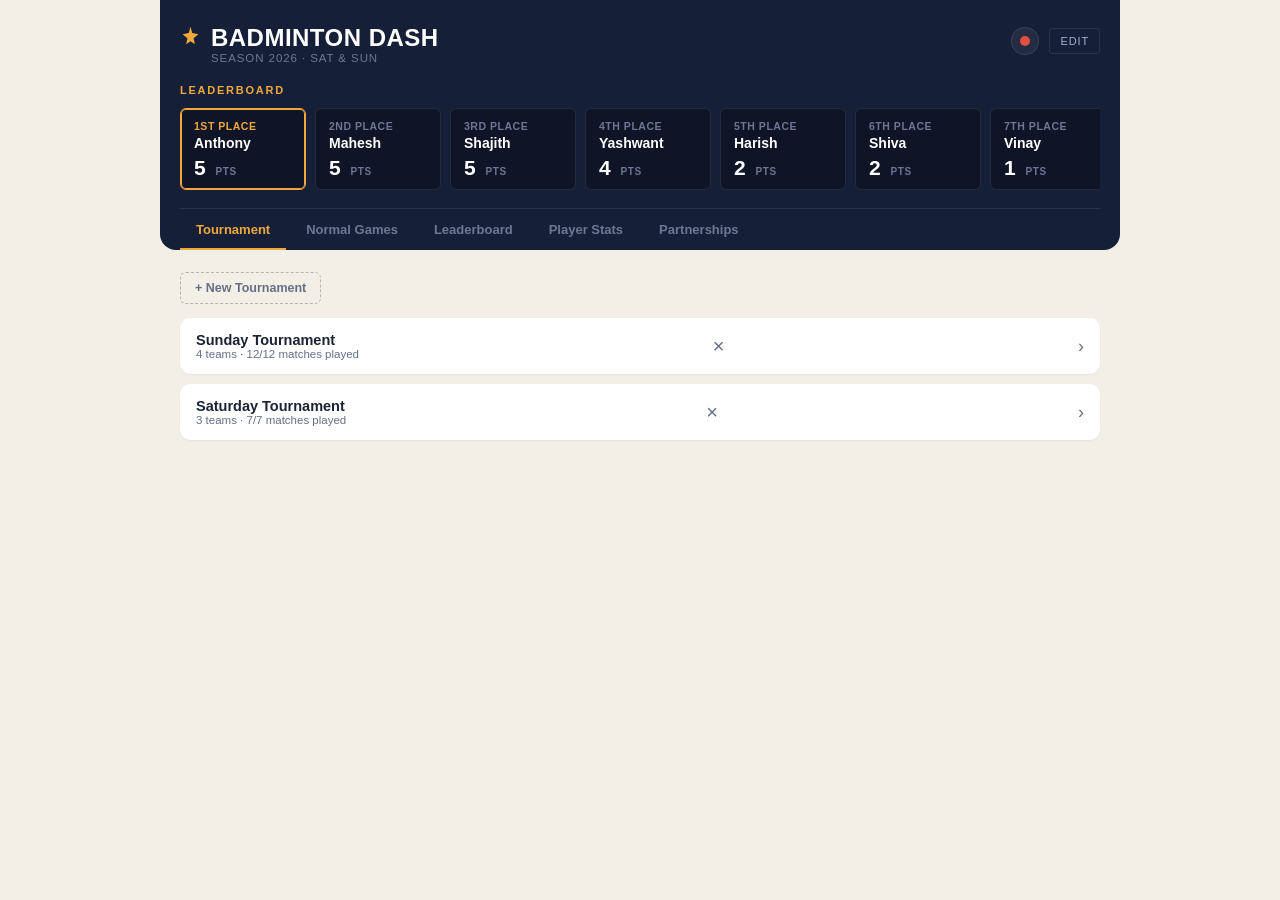
==== commit 164f87d5: "feat: add delete tournament button to index.html (deployed PWA) Add delete button (×) to tournament " ====
--- a/index.html
+++ b/index.html
@@ -565,6 +565,8 @@
   }
   .tournament-list-card .t-name { font-size: 14.5px; font-weight: 600; color: var(--ink); }
   .tournament-list-card .t-meta { font-size: 11.5px; color: var(--ink-soft); }
+  .tournament-list-card .t-delete { background: none; border: none; color: var(--ink-soft); font-size: 20px; cursor: pointer; padding: 4px 8px; border-radius: 4px; line-height: 1; }
+  .tournament-list-card .t-delete:hover { background: rgba(200,50,50,0.15); color: #c04040; }
   .tournament-list-card .t-arrow { color: var(--ink-soft); font-size: 18px; }
 
   .back-link {
@@ -978,20 +980,23 @@
     persistToLocalStorage();
   }
 
-  function generateRoundRobinFixtures(teamCount) {
+  function generateRoundRobinFixtures(teamCount, roundsCount) {
+    var rounds = parseInt(roundsCount, 10) || 1;
     var fixtures = [];
     var counter = 0;
-    for (var i = 0; i < teamCount; i++) {
-      for (var j = i + 1; j < teamCount; j++) {
-        fixtures.push({
-          id: 'f_' + counter++,
-          teamA: i,
-          teamB: j,
-          stage: 'group',
-          status: 'pending',
-          scoreA: null,
-          scoreB: null
-        });
+    for (var r = 0; r < rounds; r++) {
+      for (var i = 0; i < teamCount; i++) {
+        for (var j = i + 1; j < teamCount; j++) {
+          fixtures.push({
+            id: 'f_' + counter++,
+            teamA: i,
+            teamB: j,
+            stage: 'group',
+            status: 'pending',
+            scoreA: null,
+            scoreB: null
+          });
+        }
       }
     }
     return fixtures;
@@ -1142,18 +1147,49 @@
     return list;
   }
 
-  function computeNormalGameStats(players, normalGames) {
+  function computeCombinedPlayerStats(players, tournaments, normalGames) {
+    var allMatches = [];
+
+    (tournaments || []).forEach(function (t) {
+      (t.fixtures || []).forEach(function (f, idx) {
+        if (f.status !== 'completed' || f.scoreA === null || f.scoreB === null) return;
+        var teamA = t.teams[f.teamA] || [];
+        var teamB = t.teams[f.teamB] || [];
+        allMatches.push({
+          id: (t.date || '1970-01-01') + '_' + (t.id || '') + '_' + idx,
+          teamA: teamA,
+          teamB: teamB,
+          scoreA: f.scoreA,
+          scoreB: f.scoreB
+        });
+      });
+    });
+
+    (normalGames || []).forEach(function (g) {
+      if (g.scoreA === null || g.scoreB === null) return;
+      allMatches.push({
+        id: g.id || '',
+        teamA: g.teamA || [],
+        teamB: g.teamB || [],
+        scoreA: g.scoreA,
+        scoreB: g.scoreB
+      });
+    });
+
+    allMatches.sort(function (a, b) { return a.id.localeCompare(b.id); });
+
     return players.map(function (name) {
       var played = 0, wins = 0, streak = 0, maxStreak = 0;
-      var sorted = normalGames.slice().sort(function (a, b) { return a.id.localeCompare(b.id); });
-
-      sorted.forEach(function (g) {
-        var onA = g.teamA.indexOf(name) !== -1;
-        var onB = g.teamB.indexOf(name) !== -1;
+
+      allMatches.forEach(function (m) {
+        var onA = m.teamA.indexOf(name) !== -1;
+        var onB = m.teamB.indexOf(name) !== -1;
         if (!onA && !onB) return;
+
         played++;
-        var aWon = g.scoreA > g.scoreB;
+        var aWon = m.scoreA > m.scoreB;
         var won = (onA && aWon) || (onB && !aWon);
+
         if (won) {
           wins++;
           streak++;
@@ -1175,6 +1211,7 @@
     }).sort(function (a, b) {
       if (b.wins !== a.wins) return b.wins - a.wins;
       if (b.winRate !== a.winRate) return b.winRate - a.winRate;
+      if (b.played !== a.played) return b.played - a.played;
       return a.name.localeCompare(b.name);
     });
   }
@@ -1293,6 +1330,7 @@
         html += '<div class="tournament-list-card" data-tid="' + t.id + '">' +
           '<div><div class="t-name">' + escapeHtml(label) + '</div>' +
           '<div class="t-meta">' + t.teams.length + ' teams · ' + completed + '/' + total + ' matches played</div></div>' +
+          '<button class="t-delete" data-delete-tid="' + t.id + '" title="Delete tournament">&times;</button>' +
           '<span class="t-arrow">›</span></div>';
       });
     }
@@ -1301,6 +1339,21 @@
     el.innerHTML = html;
 
     document.getElementById('newTournamentBtn').addEventListener('click', showNewTournamentForm);
+
+    el.querySelectorAll('[data-delete-tid]').forEach(function (btn) {
+      btn.addEventListener('click', function (e) {
+        e.stopPropagation();
+        var tid = btn.dataset.deleteTid;
+        var t = TOURNAMENT_DATA.tournaments.find(function (t) { return t.id === tid; });
+        var label = t ? (t.name || t.date) : tid;
+        if (confirm('Delete tournament "' + label + '"? This cannot be undone.')) {
+          TOURNAMENT_DATA.tournaments = TOURNAMENT_DATA.tournaments.filter(function (t) { return t.id !== tid; });
+          persistToLocalStorage();
+          renderApp();
+        }
+      });
+    });
+
     el.querySelectorAll('[data-tid]').forEach(function (card) {
       card.addEventListener('click', function () {
         currentView.tournamentId = card.dataset.tid;
@@ -1310,10 +1363,10 @@
     });
   }
 
-  var newTournamentState = { teams: [{ a: '', b: '' }, { a: '', b: '' }, { a: '', b: '' }] };
+  var newTournamentState = { rounds: 2, teams: [{ a: '', b: '' }, { a: '', b: '' }, { a: '', b: '' }] };
 
   function showNewTournamentForm() {
-    newTournamentState = { teams: [{ a: '', b: '' }, { a: '', b: '' }, { a: '', b: '' }] };
+    newTournamentState = { rounds: 2, teams: [{ a: '', b: '' }, { a: '', b: '' }, { a: '', b: '' }] };
     var formEl = document.getElementById('newTournamentForm');
     formEl.style.display = 'block';
     document.getElementById('newTournamentBtn').style.display = 'none';
@@ -1341,11 +1394,19 @@
     var hasDup = Object.keys(chosen).some(function (k) { return chosen[k] > 1; });
     var canGenerate = teamsComplete && !hasDup;
 
+    var curRounds = newTournamentState.rounds || 2;
+    var roundsOptionsHtml = [1, 2, 3, 4].map(function (r) {
+      return '<option value="' + r + '"' + (r === curRounds ? ' selected' : '') + '>' +
+        r + (r === 1 ? ' Round (Single Round-Robin)' : ' Rounds (Double Round-Robin)') + '</option>';
+    }).join('');
+
     formEl.innerHTML = '<div class="new-game-form">' +
       '<div class="form-row"><span class="form-label">Tournament name (optional)</span>' +
-      '<input type="text" id="ntName" placeholder="e.g. Saturday Tournament" style="flex:1;"></div>' +
+      '<input type="text" id="ntName" placeholder="e.g. Sunday Tournament" style="flex:1;"></div>' +
       '<div class="form-row"><span class="form-label">Date</span>' +
       '<input type="date" id="ntDate" value="' + new Date().toISOString().slice(0, 10) + '"></div>' +
+      '<div class="form-row"><span class="form-label">Number of Rounds</span>' +
+      '<select id="ntRounds" style="flex:1;">' + roundsOptionsHtml + '</select></div>' +
       '<div class="form-row"><span class="form-label">Teams</span></div>' +
       teamRowsHtml +
       '<button class="btn btn-add" id="ntAddTeam" type="button" style="margin-bottom:10px;">+ Add team</button>' +
@@ -1354,6 +1415,10 @@
       '<button class="btn btn-secondary" id="ntCancel" type="button">Cancel</button>' +
       '<button class="btn btn-primary" id="ntGenerate" type="button"' + (canGenerate ? '' : ' disabled') + '>Generate Fixtures</button></div></div>';
 
+    document.getElementById('ntRounds').addEventListener('change', function (e) {
+      newTournamentState.rounds = parseInt(e.target.value, 10) || 1;
+    });
+
     formEl.querySelectorAll('.nt-team-select').forEach(function (sel) {
       sel.addEventListener('change', function () {
         newTournamentState.teams[+sel.dataset.i][sel.dataset.slot] = sel.value;
@@ -1377,15 +1442,17 @@
     });
     document.getElementById('ntGenerate').addEventListener('click', function () {
       var teams = newTournamentState.teams.map(function (t) { return [t.a, t.b]; });
+      var rounds = parseInt(document.getElementById('ntRounds').value, 10) || 1;
       var tournament = {
         id: 't_' + Date.now(),
         name: document.getElementById('ntName').value.trim(),
         date: document.getElementById('ntDate').value,
         teams: teams,
-        fixtures: generateRoundRobinFixtures(teams.length)
+        fixtures: generateRoundRobinFixtures(teams.length, rounds)
       };
       TOURNAMENT_DATA.tournaments.push(tournament);
       persistToLocalStorage();
+      syncPush();
       currentView.tournamentId = tournament.id;
       currentView.subView = 'fixtures';
       renderTournamentPanel();
@@ -1696,7 +1763,7 @@
 
   function renderPlayerStatsPanel() {
     var el = document.getElementById('playerStatsEl');
-    var stats = computeNormalGameStats(TOURNAMENT_DATA.players, TOURNAMENT_DATA.normalGames);
+    var stats = computeCombinedPlayerStats(TOURNAMENT_DATA.players, TOURNAMENT_DATA.tournaments, TOURNAMENT_DATA.normalGames);
     var rows = stats.map(function (s) {
       return '<tr><td class="name">' + escapeHtml(s.name) + '</td>' +
         '<td class="num">' + s.played + '</td><td class="num">' + s.wins + '</td><td class="num">' + s.losses + '</td>' +
